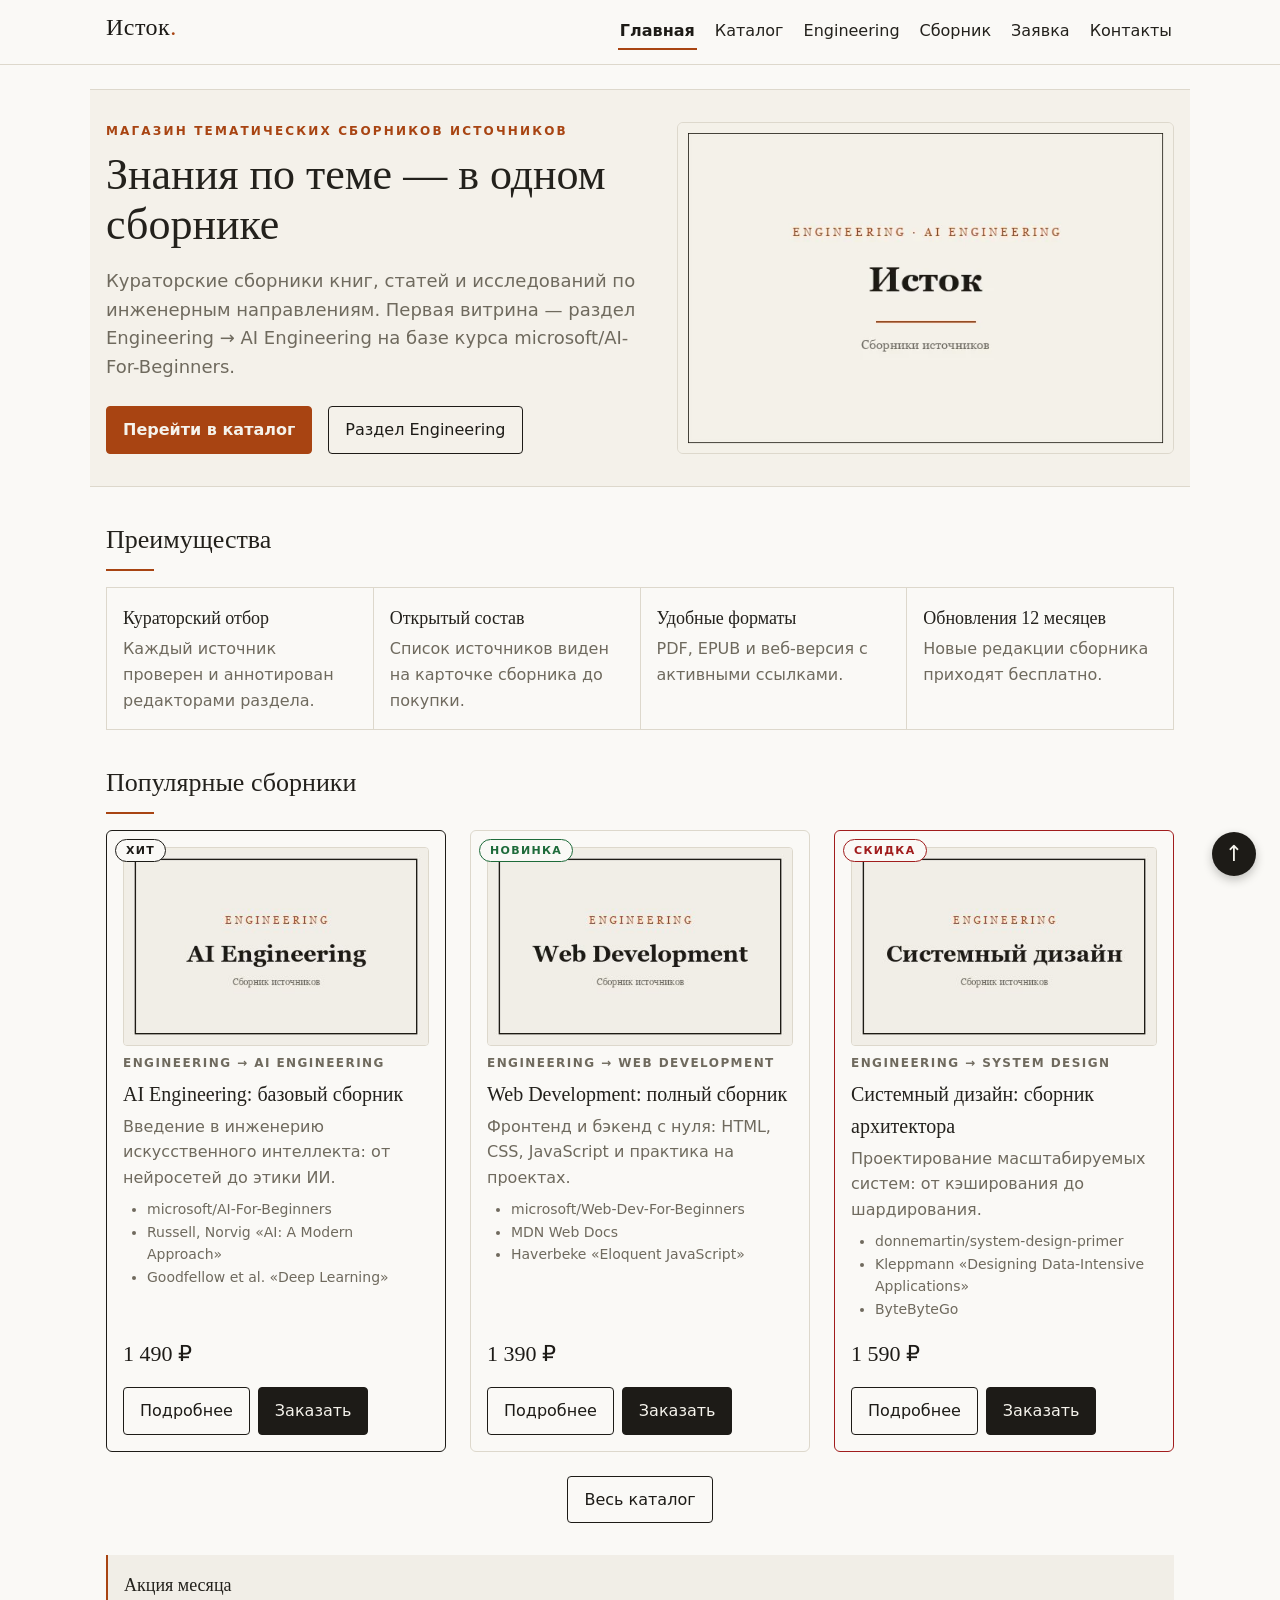
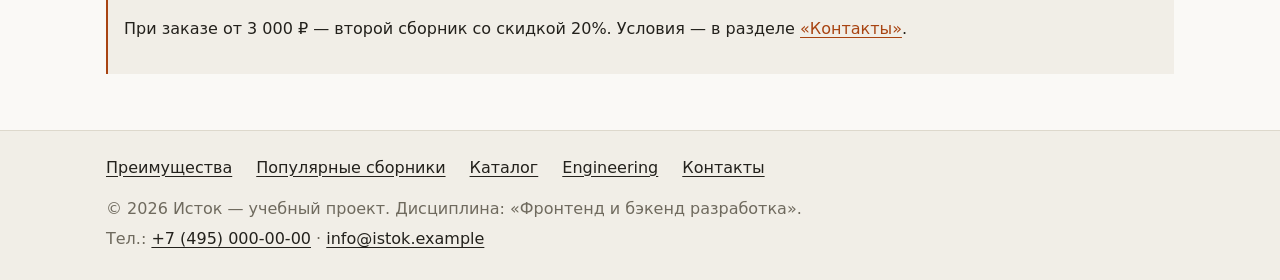
==== index.html @ 2f8ee8eb "Merge pull request #1 from Sysoev973/feature/adaptive-resolves Stage 1" ====
<!DOCTYPE html>
<html lang="ru">
<head>
  <meta charset="UTF-8">
  <meta name="viewport" content="width=device-width, initial-scale=1.0">
  <title>Исток — магазин тематических сборников источников</title>
  <meta name="description" content="Исток: кураторские сборники книг, статей и исследований по инженерным темам. Первый раздел — Engineering → AI Engineering.">
  <meta property="og:type" content="website">
  <meta property="og:title" content="Исток — магазин тематических сборников источников">
  <meta property="og:description" content="Исток: кураторские сборники книг, статей и исследований по инженерным темам.">
  <link rel="stylesheet" href="css/style.css">
  <link rel="stylesheet" href="css/responsive.css">
  <script src="js/main.js" defer></script>
</head>
<body>
  <a class="skip-link" href="#main">Перейти к содержимому</a>
  <header class="site-header">
    <div class="site-header__inner">
      <a class="site-header__logo" href="index.html">Исток</a>
      <nav class="site-nav" aria-label="Основная навигация">
        <ul class="site-nav__list">
          <li class="site-nav__item"><a class="site-nav__link site-nav__link--active" href="index.html" aria-current="page">Главная</a></li>
          <li class="site-nav__item"><a class="site-nav__link" href="catalog.html">Каталог</a></li>
          <li class="site-nav__item"><a class="site-nav__link" href="category.html">Engineering</a></li>
          <li class="site-nav__item"><a class="site-nav__link" href="product.html">Сборник</a></li>
          <li class="site-nav__item"><a class="site-nav__link" href="order.html">Заявка</a></li>
          <li class="site-nav__item"><a class="site-nav__link" href="contacts.html">Контакты</a></li>
        </ul>
      </nav>
    </div>
  </header>

  <main class="page" id="main">
    <section class="hero">
      <div class="hero__content">
        <p class="kicker">Магазин тематических сборников источников</p>
        <h1 class="hero__title">Знания по теме — в одном сборнике</h1>
        <p class="hero__text">Кураторские сборники книг, статей и исследований по инженерным направлениям. Первая витрина — раздел Engineering → AI Engineering на базе курса microsoft/AI-For-Beginners.</p>
        <div class="hero__actions">
          <a class="button button--accent" href="catalog.html">Перейти в каталог</a>
          <a class="button button--light" href="category.html">Раздел Engineering</a>
        </div>
      </div>
      <div class="hero__media">
        <picture class="hero__picture">
          <source type="image/webp" srcset="images/hero-600.webp 600w, images/hero-800.webp 800w, images/hero-1200.webp 1200w" sizes="(min-width: 900px) 45vw, 100vw">
          <img class="hero__image" src="images/hero-800.jpg" srcset="images/hero-600.jpg 600w, images/hero-800.jpg 800w, images/hero-1200.jpg 1200w" sizes="(min-width: 900px) 45vw, 100vw" width="1200" height="800" alt="Обложка магазина Исток: кураторские сборники источников по инженерным темам" fetchpriority="high">
        </picture>
      </div>
    </section>

    <section class="section" id="advantages">
      <h2 class="section__title">Преимущества</h2>
      <ul class="advantages">
        <li class="advantages__item"><h3 class="advantages__title">Кураторский отбор</h3><p class="advantages__text">Каждый источник проверен и аннотирован редакторами раздела.</p></li>
        <li class="advantages__item"><h3 class="advantages__title">Открытый состав</h3><p class="advantages__text">Список источников виден на карточке сборника до покупки.</p></li>
        <li class="advantages__item"><h3 class="advantages__title">Удобные форматы</h3><p class="advantages__text">PDF, EPUB и веб-версия с активными ссылками.</p></li>
        <li class="advantages__item"><h3 class="advantages__title">Обновления 12 месяцев</h3><p class="advantages__text">Новые редакции сборника приходят бесплатно.</p></li>
      </ul>
    </section>

    <section class="section" id="popular">
      <h2 class="section__title">Популярные сборники</h2>
      <div class="products-grid">
        <article class="product-card product-card--featured">
          <span class="badge badge--hit product-card__badge">Хит</span>
          <img class="product-card__image" src="images/ai-engineering-400.jpg" srcset="images/ai-engineering-400.jpg 400w, images/ai-engineering-800.jpg 800w" sizes="(min-width: 1024px) 30vw, (min-width: 640px) 45vw, 100vw" alt="Обложка сборника «AI Engineering: базовый сборник»" width="400" height="260" loading="lazy">
          <p class="product-card__category"><a class="product-card__category-link" href="category.html">Engineering → AI Engineering</a></p>
          <h3 class="product-card__title">AI Engineering: базовый сборник</h3>
          <p class="product-card__description">Введение в инженерию искусственного интеллекта: от нейросетей до этики ИИ.</p>
          <ul class="product-card__sources">
            <li>microsoft/AI-For-Beginners</li>
            <li>Russell, Norvig «AI: A Modern Approach»</li>
            <li>Goodfellow et al. «Deep Learning»</li>
          </ul>
          <p class="product-card__price">1 490 ₽</p>
          <div class="product-card__actions">
            <a class="button button--secondary" href="product.html">Подробнее</a>
            <button class="button button--primary product-card__button" type="button" data-product="AI Engineering: базовый сборник">Заказать</button>
          </div>
        </article>
        <article class="product-card">
          <span class="badge badge--new product-card__badge">Новинка</span>
          <img class="product-card__image" src="images/web-development-400.jpg" srcset="images/web-development-400.jpg 400w, images/web-development-800.jpg 800w" sizes="(min-width: 1024px) 30vw, (min-width: 640px) 45vw, 100vw" alt="Обложка сборника «Web Development: полный сборник»" width="400" height="260" loading="lazy">
          <p class="product-card__category">Engineering → Web Development</p>
          <h3 class="product-card__title">Web Development: полный сборник</h3>
          <p class="product-card__description">Фронтенд и бэкенд с нуля: HTML, CSS, JavaScript и практика на проектах.</p>
          <ul class="product-card__sources">
            <li>microsoft/Web-Dev-For-Beginners</li>
            <li>MDN Web Docs</li>
            <li>Haverbeke «Eloquent JavaScript»</li>
          </ul>
          <p class="product-card__price">1 390 ₽</p>
          <div class="product-card__actions">
            <a class="button button--secondary" href="product.html">Подробнее</a>
            <button class="button button--primary product-card__button" type="button" data-product="Web Development: полный сборник">Заказать</button>
          </div>
        </article>
        <article class="product-card product-card--discount">
          <span class="badge badge--sale product-card__badge">Скидка</span>
          <img class="product-card__image" src="images/system-design-400.jpg" srcset="images/system-design-400.jpg 400w, images/system-design-800.jpg 800w" sizes="(min-width: 1024px) 30vw, (min-width: 640px) 45vw, 100vw" alt="Обложка сборника «Системный дизайн: сборник архитектора»" width="400" height="260" loading="lazy">
          <p class="product-card__category">Engineering → System Design</p>
          <h3 class="product-card__title">Системный дизайн: сборник архитектора</h3>
          <p class="product-card__description">Проектирование масштабируемых систем: от кэширования до шардирования.</p>
          <ul class="product-card__sources">
            <li>donnemartin/system-design-primer</li>
            <li>Kleppmann «Designing Data-Intensive Applications»</li>
            <li>ByteByteGo</li>
          </ul>
          <p class="product-card__price">1 590 ₽</p>
          <div class="product-card__actions">
            <a class="button button--secondary" href="product.html">Подробнее</a>
            <button class="button button--primary product-card__button" type="button" data-product="Системный дизайн: сборник архитектора">Заказать</button>
          </div>
        </article>
      </div>
      <p class="section__more"><a class="button button--secondary" href="catalog.html">Весь каталог</a></p>
    </section>

    <aside class="note">
      <h2 class="note__title">Акция месяца</h2>
      <p>При заказе от 3 000 ₽ — второй сборник со скидкой 20%. Условия — в разделе <a href="contacts.html">«Контакты»</a>.</p>
    </aside>
  </main>

  <footer class="site-footer" id="contacts">
    <div class="site-footer__inner">
      <nav class="site-footer__nav" aria-label="Навигация в подвале">
        <ul class="site-footer__list">
          <li class="site-footer__item"><a class="site-footer__link" href="index.html#advantages">Преимущества</a></li>
          <li class="site-footer__item"><a class="site-footer__link" href="index.html#popular">Популярные сборники</a></li>
          <li class="site-footer__item"><a class="site-footer__link" href="catalog.html">Каталог</a></li>
          <li class="site-footer__item"><a class="site-footer__link" href="category.html">Engineering</a></li>
          <li class="site-footer__item"><a class="site-footer__link" href="contacts.html">Контакты</a></li>
        </ul>
      </nav>
      <p class="site-footer__text">&copy; 2026 Исток — учебный проект. Дисциплина: «Фронтенд и бэкенд разработка».</p>
      <p class="site-footer__text">Тел.: <a class="site-footer__link" href="tel:+74950000000">+7 (495) 000-00-00</a> · <a class="site-footer__link" href="mailto:info@istok.example">info@istok.example</a></p>
    </div>
  </footer>
  <a class="to-top" href="#main" aria-label="Наверх">↑</a>

  <dialog class="order-dialog" id="order-dialog" aria-labelledby="order-dialog-title">
    <h2 class="order-dialog__title" id="order-dialog-title">Быстрая заявка</h2>
    <form class="order-form" id="order-form" action="#" method="post" novalidate>
      <input id="selected-product" name="selected-product" type="hidden">
      <p class="order-form__selected" id="selected-product-label" hidden></p>
      <div class="order-form__field">
        <label class="order-form__label" for="order-name">Имя</label>
        <input class="order-form__input" id="order-name" name="name" type="text" placeholder="Введите ваше имя" minlength="2" autocomplete="given-name" required>
      </div>
      <div class="order-form__field">
        <label class="order-form__label" for="order-email">E-mail</label>
        <input class="order-form__input" id="order-email" name="email" type="email" placeholder="example@mail.ru" autocomplete="email" required>
      </div>
      <div class="order-form__field">
        <label class="order-form__label" for="order-phone">Телефон</label>
        <input class="order-form__input" id="order-phone" name="phone" type="tel" inputmode="tel" placeholder="+7 (900) 000-00-00" pattern="^\+7 \(\d{3}\) \d{3}-\d{2}-\d{2}$" required>
        <small class="order-form__hint">Формат: +7 (900) 000-00-00</small>
      </div>
      <div class="order-form__field">
        <label class="order-form__label" for="order-topic">Тема заявки</label>
        <select class="order-form__select" id="order-topic" name="topic" required>
          <option value="">Выберите тему</option>
          <option value="product">Заказ сборника</option>
          <option value="consultation">Консультация</option>
          <option value="delivery">Получение и доставка</option>
        </select>
      </div>
      <div class="order-form__field">
        <label class="order-form__label" for="order-comment">Комментарий</label>
        <textarea class="order-form__textarea" id="order-comment" name="comment" rows="3" placeholder="Дополнительная информация"></textarea>
      </div>
      <div class="order-form__field order-form__field--checkbox">
        <label class="order-form__label order-form__label--inline"><input id="order-agreement" name="agreement" type="checkbox" required> Я согласен на обработку данных</label>
      </div>
      <div class="order-form__actions">
        <button class="button button--secondary" type="button" id="close-order-dialog">Закрыть</button>
        <button class="button button--primary" type="submit">Отправить заявку</button>
      </div>
    </form>
  </dialog>
  <p class="success-message" id="success-message" role="status" hidden>Заявка успешно отправлена!</p>
</body>
</html>
---- css/style.css ----
/* ===== Переменные ===== */
/* Визуальное направление: минимализм в духе triforceproject.com —
   «бумажный» фон, волосяные линии, акцентная serif-типографика,
   сдержанная палитра «чернила + ржавчина». */
:root {
  --color-primary: #1d1b17;
  --color-primary-dark: #000000;
  --color-text: #23211c;
  --color-bg: #faf9f6;
  --color-bg-alt: #f1eee7;
  --color-bg-hero: #f4f1ea;
  --color-border: #ddd8cc;
  --color-danger: #a11d1d;
  --color-success: #1e6b3a;
  --color-muted: #6f6a5e;
  --color-disabled: #c9c4b8;
  --color-hit: #1d1b17;
  --color-new: #1e6b3a;
  --color-sale: #a11d1d;
  --color-accent: #a84412;
  --color-accent-hover: #c24e14;
  --color-accent-dark: #8f3a0e;
  --color-surface-dark: #1d1b17;
  --color-on-dark: #f5f3ec;
  --color-on-dark-muted: #b3ada0;

  --space-xs: 4px;
  --space-sm: 8px;
  --space-md: 16px;
  --space-lg: 24px;
  --space-xl: 32px;

  --radius-sm: 4px;
  --radius-md: 6px;
  --radius-lg: 8px;
  --font-main: "Segoe UI", system-ui, -apple-system, Roboto, "Helvetica Neue", Arial, sans-serif;
  --font-heading: Georgia, "Times New Roman", "Times", serif;
  --container-width: 1100px;
  --header-height: 64px;
}

/* ===== База ===== */
* { box-sizing: border-box; }
html { scroll-behavior: smooth; scroll-padding-top: calc(var(--header-height) + var(--space-md)); }
body { margin: 0; font-family: var(--font-main); line-height: 1.6; color: var(--color-text); background: var(--color-bg); }
img { max-width: 100%; height: auto; display: block; }
a { color: var(--color-accent); text-underline-offset: 3px; }
a:focus-visible, input:focus-visible, select:focus-visible, textarea:focus-visible, summary:focus-visible {
  outline: 2px solid var(--color-accent); outline-offset: 3px;
}

/* Подсветка цели якорной ссылки */
.section:target, .site-footer:target { outline: 2px dashed var(--color-accent); outline-offset: 4px; }

.skip-link { position: absolute; left: var(--space-md); top: -100px; z-index: 300; padding: var(--space-sm) var(--space-md); background: var(--color-primary); color: var(--color-on-dark); text-decoration: none; border-radius: var(--radius-sm); }
.skip-link:focus { top: var(--space-sm); }

.page, .site-header__inner, .site-footer__inner { max-width: var(--container-width); margin: 0 auto; padding: var(--space-lg) var(--space-md); }
.page__title { margin: 0 0 var(--space-lg); font-size: 34px; font-weight: normal; }
.page__lead { margin: calc(var(--space-sm) * -1) 0 var(--space-lg); font-size: 18px; color: var(--color-muted); }
.hero__title, .page__title, .section__title, .product-page__title, .product-card__title, .note__title, .advantages__title, .catalog-filters__title, .order-dialog__title { font-family: var(--font-heading); letter-spacing: 0; }

/* Надзаголовок-подпись в духе референса: капс, разрядка */
.kicker { margin: 0 0 var(--space-sm); font-size: 12px; font-weight: bold; letter-spacing: .18em; text-transform: uppercase; color: var(--color-accent); }

/* ===== Шапка (sticky + z-index) ===== */
.site-header { position: sticky; top: 0; z-index: 100; background: var(--color-bg); border-bottom: 1px solid var(--color-border); }
.site-header__inner { display: flex; align-items: center; justify-content: space-between; flex-wrap: wrap; gap: var(--space-md); padding-top: var(--space-sm); padding-bottom: var(--space-sm); min-height: var(--header-height); }
.site-header__logo { font-family: var(--font-heading); font-size: 24px; letter-spacing: .02em; text-decoration: none; color: var(--color-primary); }
.site-header__logo::after { content: "."; color: var(--color-accent); }
.site-nav__list { display: flex; flex-wrap: wrap; justify-content: flex-end; align-items: center; gap: var(--space-xs) var(--space-md); margin: 0; padding: 0; list-style: none; }
.site-nav__link { display: inline-block; padding: var(--space-xs) 2px; text-decoration: none; color: var(--color-text); border-bottom: 2px solid transparent; }
.site-nav__link:hover { color: var(--color-accent); }
.site-nav__link--active { color: var(--color-primary); font-weight: bold; border-bottom-color: var(--color-accent); }

/* ===== Подвал ===== */
.site-footer { background: var(--color-bg-alt); border-top: 1px solid var(--color-border); margin-top: var(--space-xl); }
.site-footer__text { margin: var(--space-xs) 0; color: var(--color-muted); }
.site-footer__list { display: flex; flex-wrap: wrap; gap: var(--space-xs) var(--space-lg); margin: 0 0 var(--space-md); padding: 0; list-style: none; }
.site-footer__link { color: var(--color-text); }
.site-footer__link:hover { color: var(--color-accent); }

/* ===== Кнопка (блок button) ===== */
.button { display: inline-block; padding: 10px var(--space-md); font: inherit; border: 1px solid var(--color-primary); border-radius: var(--radius-sm); text-decoration: none; cursor: pointer; transition: background-color .2s, color .2s, border-color .2s; }
.button:focus-visible { outline: 2px solid var(--color-accent); outline-offset: 3px; }
.button--primary { color: var(--color-on-dark); background: var(--color-primary); }
.button--primary:hover { background: var(--color-primary-dark); border-color: var(--color-primary-dark); }
.button--secondary { color: var(--color-primary); background: transparent; }
.button--secondary:hover { color: var(--color-on-dark); background: var(--color-primary); }
.button:disabled, .button--disabled { opacity: .55; cursor: not-allowed; }
.button--accent { color: var(--color-on-dark); background: var(--color-accent); border-color: var(--color-accent); font-weight: bold; }
.button--accent:hover { background: var(--color-accent-hover); border-color: var(--color-accent-hover); }
.button--light { color: var(--color-primary); background: transparent; border-color: var(--color-primary); }
.button--light:hover { color: var(--color-on-dark); background: var(--color-primary); }
.button--small { padding: 6px 12px; font-size: 14px; }

/* ===== Hero: типографический первый экран с волосяными линиями ===== */
.hero { position: relative; padding: var(--space-xl) 0; color: var(--color-text); background: var(--color-bg-hero); border-top: 1px solid var(--color-border); border-bottom: 1px solid var(--color-border); margin: 0 calc(var(--space-md) * -1) var(--space-xl); padding-left: var(--space-md); padding-right: var(--space-md); }
.hero__title { margin: 0 0 var(--space-md); font-size: 44px; font-weight: normal; line-height: 1.15; max-width: 760px; }
.hero__text { max-width: 560px; margin: 0 0 var(--space-lg); font-size: 18px; color: var(--color-muted); }
.hero__actions { display: flex; flex-wrap: wrap; gap: var(--space-md); }

/* ===== Секции ===== */
.section { margin-bottom: var(--space-xl); }
.section__title { margin: 0 0 var(--space-md); font-size: 26px; font-weight: normal; }
.section__title::after { content: ""; display: block; width: 48px; height: 2px; margin-top: var(--space-sm); background: var(--color-accent); }
.section__more { text-align: center; margin-top: var(--space-lg); }

.advantages { display: grid; grid-template-columns: repeat(auto-fit, minmax(210px, 1fr)); gap: 0; margin: 0; padding: 0; list-style: none; border-top: 1px solid var(--color-border); border-left: 1px solid var(--color-border); }
.advantages__item { padding: var(--space-md); background: var(--color-bg); border-right: 1px solid var(--color-border); border-bottom: 1px solid var(--color-border); }
.advantages__title { margin: 0 0 var(--space-xs); font-size: 18px; font-weight: normal; }
.advantages__text { margin: 0; color: var(--color-muted); }

.note { padding: var(--space-md); border-left: 2px solid var(--color-accent); background: var(--color-bg-alt); }
.note__title { margin: 0 0 var(--space-sm); font-size: 18px; font-weight: normal; }
.note__list { margin: 0; padding-left: var(--space-lg); }

/* ===== Сетка товаров и макет каталога (Grid) ===== */
.products-grid { display: grid; grid-template-columns: repeat(auto-fill, minmax(260px, 1fr)); gap: var(--space-lg); }
.catalog-layout { display: grid; grid-template-columns: 260px 1fr; grid-template-areas: "filters products"; gap: var(--space-lg); align-items: start; }
.catalog-filters { grid-area: filters; }
.catalog-products { grid-area: products; min-width: 0; }

/* ===== Карточка сборника (relative + absolute badge) ===== */
.product-card { position: relative; display: flex; flex-direction: column; padding: var(--space-md); background: var(--color-bg); border: 1px solid var(--color-border); border-radius: var(--radius-md); transition: transform .2s, box-shadow .2s; }
.product-card:hover { transform: translateY(-3px); box-shadow: 0 8px 20px rgba(29,27,23,.08); }
.product-card:focus-within { box-shadow: 0 0 0 3px rgba(168,68,18,.25); }
.product-card--featured { border-color: var(--color-primary); }
.product-card--discount { border-color: var(--color-sale); }
.product-card__image { width: 100%; border-radius: var(--radius-sm); margin-bottom: var(--space-sm); border: 1px solid var(--color-border); }
.product-card__category { margin: 0; font-size: 12px; font-weight: bold; letter-spacing: .12em; text-transform: uppercase; color: var(--color-muted); }
.product-card__category-link { color: inherit; text-decoration: none; }
.product-card__category-link:hover { color: var(--color-accent); }
.product-card__title { margin: var(--space-xs) 0; font-size: 20px; font-weight: normal; }
.product-card__description { margin: 0 0 var(--space-sm); color: var(--color-muted); }
.product-card__sources { margin: 0 0 var(--space-md); padding-left: var(--space-lg); flex: 1; font-size: 14px; color: var(--color-muted); }
.product-card__price { margin: 0 0 var(--space-md); font-family: var(--font-heading); font-size: 22px; color: var(--color-primary); }
.product-card__actions { display: flex; flex-wrap: wrap; gap: var(--space-sm); }
.product-card__badge { position: absolute; top: var(--space-sm); left: var(--space-sm); z-index: 1; }

/* ===== Бейдж (блок badge): сдержанные подписи-чипы ===== */
.badge { display: inline-block; margin: 0; padding: 2px 10px; font-size: 11px; font-weight: bold; letter-spacing: .12em; text-transform: uppercase; color: var(--color-primary); border: 1px solid var(--color-primary); border-radius: 999px; background: var(--color-bg); }
.badge--hit { color: var(--color-hit); border-color: var(--color-hit); }
.badge--new { color: var(--color-new); border-color: var(--color-new); }
.badge--sale { color: var(--color-sale); border-color: var(--color-sale); }

/* ===== Фильтры каталога (sticky) ===== */
.catalog-filters { position: sticky; top: calc(var(--header-height) + var(--space-md)); padding: var(--space-md); background: var(--color-bg-alt); border: 1px solid var(--color-border); border-radius: var(--radius-md); }
.catalog-filters__title { margin: 0 0 var(--space-md); font-size: 18px; font-weight: normal; }
.catalog-filters__form { display: grid; gap: var(--space-md); }
.catalog-filters__group { margin: 0; padding: 0; border: 0; }
.catalog-filters__legend { padding: 0; margin-bottom: var(--space-sm); font-weight: bold; }
.catalog-filters__list { margin: 0; padding: 0; list-style: none; }
.catalog-filters__label { display: block; padding: 2px 0; }
.catalog-filters__input { width: 100%; margin-bottom: var(--space-sm); padding: var(--space-sm) 12px; font: inherit; font-size: 14px; color: var(--color-text); background: var(--color-bg); border: 1px solid var(--color-border); border-radius: var(--radius-sm); }
.catalog-filters__input:hover { border-color: var(--color-muted); }

/* ===== Страница товара ===== */
.product-page { display: grid; grid-template-columns: 1fr 1fr; gap: var(--space-xl); margin-bottom: var(--space-xl); align-items: start; }
.product-page__image { width: 100%; border-radius: var(--radius-md); border: 1px solid var(--color-border); }
.product-page__title { margin: var(--space-sm) 0; font-size: 32px; font-weight: normal; }
.product-page__description { color: var(--color-muted); }
.product-page__price { margin: var(--space-md) 0; font-family: var(--font-heading); font-size: 30px; }
.product-page__actions { display: flex; flex-wrap: wrap; gap: var(--space-md); }
.sources-list { margin: 0; padding-left: var(--space-lg); }
.sources-list__item { margin-bottom: var(--space-sm); }
.sources-list__meta { color: var(--color-muted); font-size: 14px; }

/* ===== Таблица: минимализм, волосяные линии, капс в шапке ===== */
.table-wrap { overflow-x: auto; }
.spec-table { width: 100%; border-collapse: collapse; }
.spec-table__caption { padding: var(--space-sm) 0; text-align: left; font-weight: bold; color: var(--color-muted); }
.spec-table__head-cell, .spec-table__row-head, .spec-table__cell { padding: 10px var(--space-md); text-align: left; border: 0; border-bottom: 1px solid var(--color-border); }
.spec-table__head-cell { font-size: 12px; font-weight: bold; letter-spacing: .12em; text-transform: uppercase; color: var(--color-muted); border-bottom: 2px solid var(--color-primary); background: transparent; }
.spec-table__row-head { width: 35%; font-weight: bold; background: transparent; }
.spec-table__row:hover .spec-table__cell, .spec-table__row:hover .spec-table__row-head { background: var(--color-bg-hero); }
.spec-table__link { color: inherit; }
.spec-table--compare { min-width: 680px; }
.spec-table__row-head--compact { width: 22%; }
.spec-table__row-head--sticky { position: sticky; left: 0; z-index: 1; background: var(--color-bg); }
.spec-table__cell--best { font-weight: bold; }
.spec-table__tag { display: inline-block; margin-left: var(--space-xs); padding: 1px 8px; border-radius: 999px; font-size: 12px; font-weight: bold; color: var(--color-accent); border: 1px solid var(--color-accent); white-space: nowrap; }
.table-wrap:focus-visible { outline: 2px solid var(--color-accent); outline-offset: 3px; }

/* ===== Рейтинг (блок rating) ===== */
.rating { --rating-value: 5; display: inline-block; font-size: 20px; line-height: 1; letter-spacing: 2px; color: transparent; background: linear-gradient(90deg, var(--color-accent) calc(var(--rating-value) / 5 * 100%), var(--color-border) 0); -webkit-background-clip: text; background-clip: text; }
.rating--5 { --rating-value: 5; }
.rating--4-7 { --rating-value: 4.7; }
.rating--4 { --rating-value: 4; }

/* ===== Отзывы (блоки reviews и review-card) ===== */
.reviews__summary { display: flex; flex-wrap: wrap; align-items: center; gap: var(--space-sm); margin: 0 0 var(--space-md); }
.reviews__list { display: grid; grid-template-columns: repeat(auto-fit, minmax(260px, 1fr)); gap: var(--space-lg); }
.reviews__note { margin: var(--space-md) 0 0; font-size: 13px; color: var(--color-muted); }
.review-card { display: flex; flex-direction: column; gap: var(--space-sm); padding: var(--space-md); background: var(--color-bg); border: 1px solid var(--color-border); border-radius: var(--radius-md); }
.review-card--top { border-color: var(--color-primary); box-shadow: 0 0 0 1px var(--color-primary); }
.review-card__header { display: flex; flex-wrap: wrap; align-items: center; justify-content: space-between; gap: var(--space-sm); }
.review-card__author { margin: 0; font-weight: bold; }
.review-card__label { align-self: flex-start; margin: 0; padding: 2px 10px; border-radius: 999px; font-size: 11px; font-weight: bold; letter-spacing: .12em; text-transform: uppercase; color: var(--color-accent); border: 1px solid var(--color-accent); }
.review-card__text { flex: 1; margin: 0; }
.review-card__footer { display: flex; flex-wrap: wrap; justify-content: space-between; gap: var(--space-xs) var(--space-sm); font-size: 13px; color: var(--color-muted); }
.review-card__verified { color: var(--color-success); font-weight: bold; }

/* ===== FAQ ===== */
.faq { margin-bottom: var(--space-sm); padding: var(--space-sm) var(--space-md); border: 1px solid var(--color-border); border-radius: var(--radius-sm); }
.faq__question { cursor: pointer; font-weight: bold; }
.faq__answer { margin: var(--space-sm) 0 0; color: var(--color-muted); }

/* ===== Хлебные крошки (блок breadcrumbs) ===== */
.breadcrumbs { margin-bottom: var(--space-md); font-size: 14px; color: var(--color-muted); }
.breadcrumbs__list { display: flex; flex-wrap: wrap; gap: var(--space-sm); margin: 0; padding: 0; list-style: none; }
.breadcrumbs__item + .breadcrumbs__item::before { content: "/"; margin-right: var(--space-sm); color: var(--color-muted); }
.breadcrumbs__link { color: var(--color-accent); }
.breadcrumbs__current { color: var(--color-muted); }

/* ===== Две колонки ===== */
.two-col { display: grid; grid-template-columns: 2fr 1fr; gap: var(--space-xl); align-items: start; }
.contact-list { font-style: normal; }
.contact-list__item { margin: 0 0 var(--space-sm); }

/* ===== Форма ===== */
.order-form { display: flex; flex-direction: column; gap: var(--space-md); }
.order-form__grid { display: grid; grid-template-columns: repeat(auto-fit, minmax(220px, 1fr)); gap: var(--space-md); }
.order-form__field { display: flex; flex-direction: column; gap: 6px; }
.order-form__label { font-size: 14px; font-weight: bold; }
.order-form__label--inline { display: flex; align-items: center; gap: var(--space-sm); font-weight: normal; }
.order-form__input, .order-form__select, .order-form__textarea { width: 100%; padding: var(--space-sm) 12px; font: inherit; font-size: 14px; color: var(--color-text); background: var(--color-bg); border: 1px solid var(--color-border); border-radius: var(--radius-sm); transition: border-color .2s, box-shadow .2s; }
.order-form__input:hover, .order-form__select:hover, .order-form__textarea:hover { border-color: var(--color-muted); }
.order-form__input:focus-visible, .order-form__select:focus-visible, .order-form__textarea:focus-visible { outline: none; border-color: var(--color-accent); box-shadow: 0 0 0 3px rgba(168,68,18,.25); }
.order-form__input:disabled, .order-form__select:disabled, .order-form__textarea:disabled { background: var(--color-bg-alt); cursor: not-allowed; }
.order-form__input[aria-invalid="true"], .order-form__select[aria-invalid="true"], .order-form__textarea[aria-invalid="true"] { border-color: var(--color-danger); background: #fdf6f6; }
.order-form__hint { font-size: 12px; color: var(--color-muted); }
.order-form__selected { margin: 0; padding: var(--space-sm); background: var(--color-bg-hero); border: 1px solid var(--color-border); border-radius: var(--radius-sm); }
.order-form__actions { display: flex; flex-wrap: wrap; justify-content: flex-end; gap: var(--space-md); }
.order-form__actions--start { justify-content: flex-start; }

/* ===== Модальное окно (<dialog>) ===== */
.order-dialog { width: calc(100% - 32px); max-width: 500px; max-height: 90vh; padding: var(--space-lg); color: var(--color-text); background: var(--color-bg); border: 1px solid var(--color-border); border-radius: var(--radius-md); box-shadow: 0 10px 25px rgba(29,27,23,.2); }
.order-dialog::backdrop { background: rgba(29,27,23,.5); }
.order-dialog__title { margin-top: 0; font-weight: normal; }

.success-message { position: fixed; bottom: var(--space-lg); left: 50%; transform: translateX(-50%); z-index: 250; margin: 0; padding: 12px var(--space-lg); background: #eef6ef; color: var(--color-success); border: 1px solid var(--color-success); border-radius: var(--radius-sm); }
.success-message[hidden] { display: none; }

/* ===== Кнопка «Наверх» (fixed + z-index) ===== */
.to-top { position: fixed; right: var(--space-lg); bottom: var(--space-lg); z-index: 200; display: flex; align-items: center; justify-content: center; width: 44px; height: 44px; font-size: 22px; text-decoration: none; color: var(--color-on-dark); background: var(--color-primary); border-radius: 50%; box-shadow: 0 4px 10px rgba(29,27,23,.25); transition: background-color .2s; }
.to-top:hover { background: var(--color-accent); }
.to-top:focus-visible { outline: 3px solid var(--color-accent); outline-offset: 3px; }

/* ===== Адаптивность ===== */
/* Все адаптивные правила (Mobile First, @media min-width) вынесены в css/responsive.css,
   который подключается после этого файла на всех страницах. */
---- css/responsive.css ----
/* ===== Адаптивная вёрстка (КР №3, ПЗ №12) ===== */
/* Подход Mobile First: базовые правила — для мобильных экранов,
   расширение — через @media (min-width: ...).
   Файл подключается после css/style.css на всех страницах. */

/* Responsive images: базовое правило */
img, video { max-width: 100%; height: auto; }

/* --- Шапка и навигация: на мобильном меню в колонку --- */
.site-header__inner { flex-direction: column; align-items: stretch; gap: var(--space-xs); }
.site-header__logo { align-self: flex-start; }
.site-nav { width: 100%; }
.site-nav__list { flex-direction: column; align-items: stretch; gap: 0; border-top: 1px solid var(--color-border); }
.site-nav__link { display: block; min-height: 44px; padding: 10px 2px; border-bottom: 1px solid var(--color-border); }
.site-nav__link--active { border-bottom-color: var(--color-accent); }

/* --- Hero: одна колонка, заголовок через clamp() --- */
.hero { display: grid; grid-template-columns: 1fr; gap: var(--space-lg); align-items: center; }
.hero__title { font-size: clamp(28px, 6vw + 8px, 44px); }
.hero__picture { display: block; }
.hero__image { width: 100%; border: 1px solid var(--color-border); border-radius: var(--radius-md); }

/* --- Сетка карточек сборников: 1 колонка --- */
.products-grid { grid-template-columns: 1fr; }

/* --- Каталог: фильтры сверху, сетка товаров ниже --- */
.catalog-layout { grid-template-columns: 1fr; grid-template-areas: "filters" "products"; }
.catalog-filters { position: static; }

/* --- Страница товара и двухколоночные макеты: одна колонка --- */
.product-page, .two-col { grid-template-columns: 1fr; }

/* --- Формы: одна колонка, поля удобны для касания (min-height 44px) --- */
.order-form__grid { grid-template-columns: 1fr; }
.order-form__input, .order-form__select, .catalog-filters__input { min-height: 44px; }
.order-form__textarea { min-height: 88px; }
.button { min-height: 44px; padding-top: 10px; padding-bottom: 10px; }
.button--small { min-height: 0; }

/* --- Таблицы: горизонтальная прокрутка на узких экранах (.table-wrap) --- */
.table-wrap { -webkit-overflow-scrolling: touch; }

/* ===== Планшет (≥ 640px): карточки и формы в 2 колонки ===== */
@media (min-width: 640px) {
  .products-grid { grid-template-columns: repeat(2, 1fr); }
  .order-form__grid { grid-template-columns: repeat(2, 1fr); }
}

/* ===== Планшет (≥ 700px): навигация в строку ===== */
@media (min-width: 700px) {
  .site-header__inner { flex-direction: row; align-items: center; }
  .site-nav { width: auto; }
  .site-nav__list { flex-direction: row; flex-wrap: wrap; justify-content: flex-end; align-items: center; gap: var(--space-xs) var(--space-md); border-top: 0; }
  .site-nav__link { display: inline-block; min-height: 0; padding: var(--space-xs) 2px; border-bottom: 2px solid transparent; }
  .site-nav__link--active { border-bottom-color: var(--color-accent); }
}

/* ===== Десктоп (≥ 900px): hero в две колонки, каталог с боковым фильтром ===== */
@media (min-width: 900px) {
  .hero { grid-template-columns: 1.1fr 1fr; }
  .catalog-layout { grid-template-columns: 260px 1fr; grid-template-areas: "filters products"; }
  .catalog-filters { position: sticky; top: calc(var(--header-height) + var(--space-md)); }
  .product-page { grid-template-columns: 1fr 1fr; }
  .two-col { grid-template-columns: 2fr 1fr; }
}

/* ===== Десктоп (≥ 1024px): карточки в 3 колонки ===== */
@media (min-width: 1024px) {
  .products-grid { grid-template-columns: repeat(3, 1fr); }
}
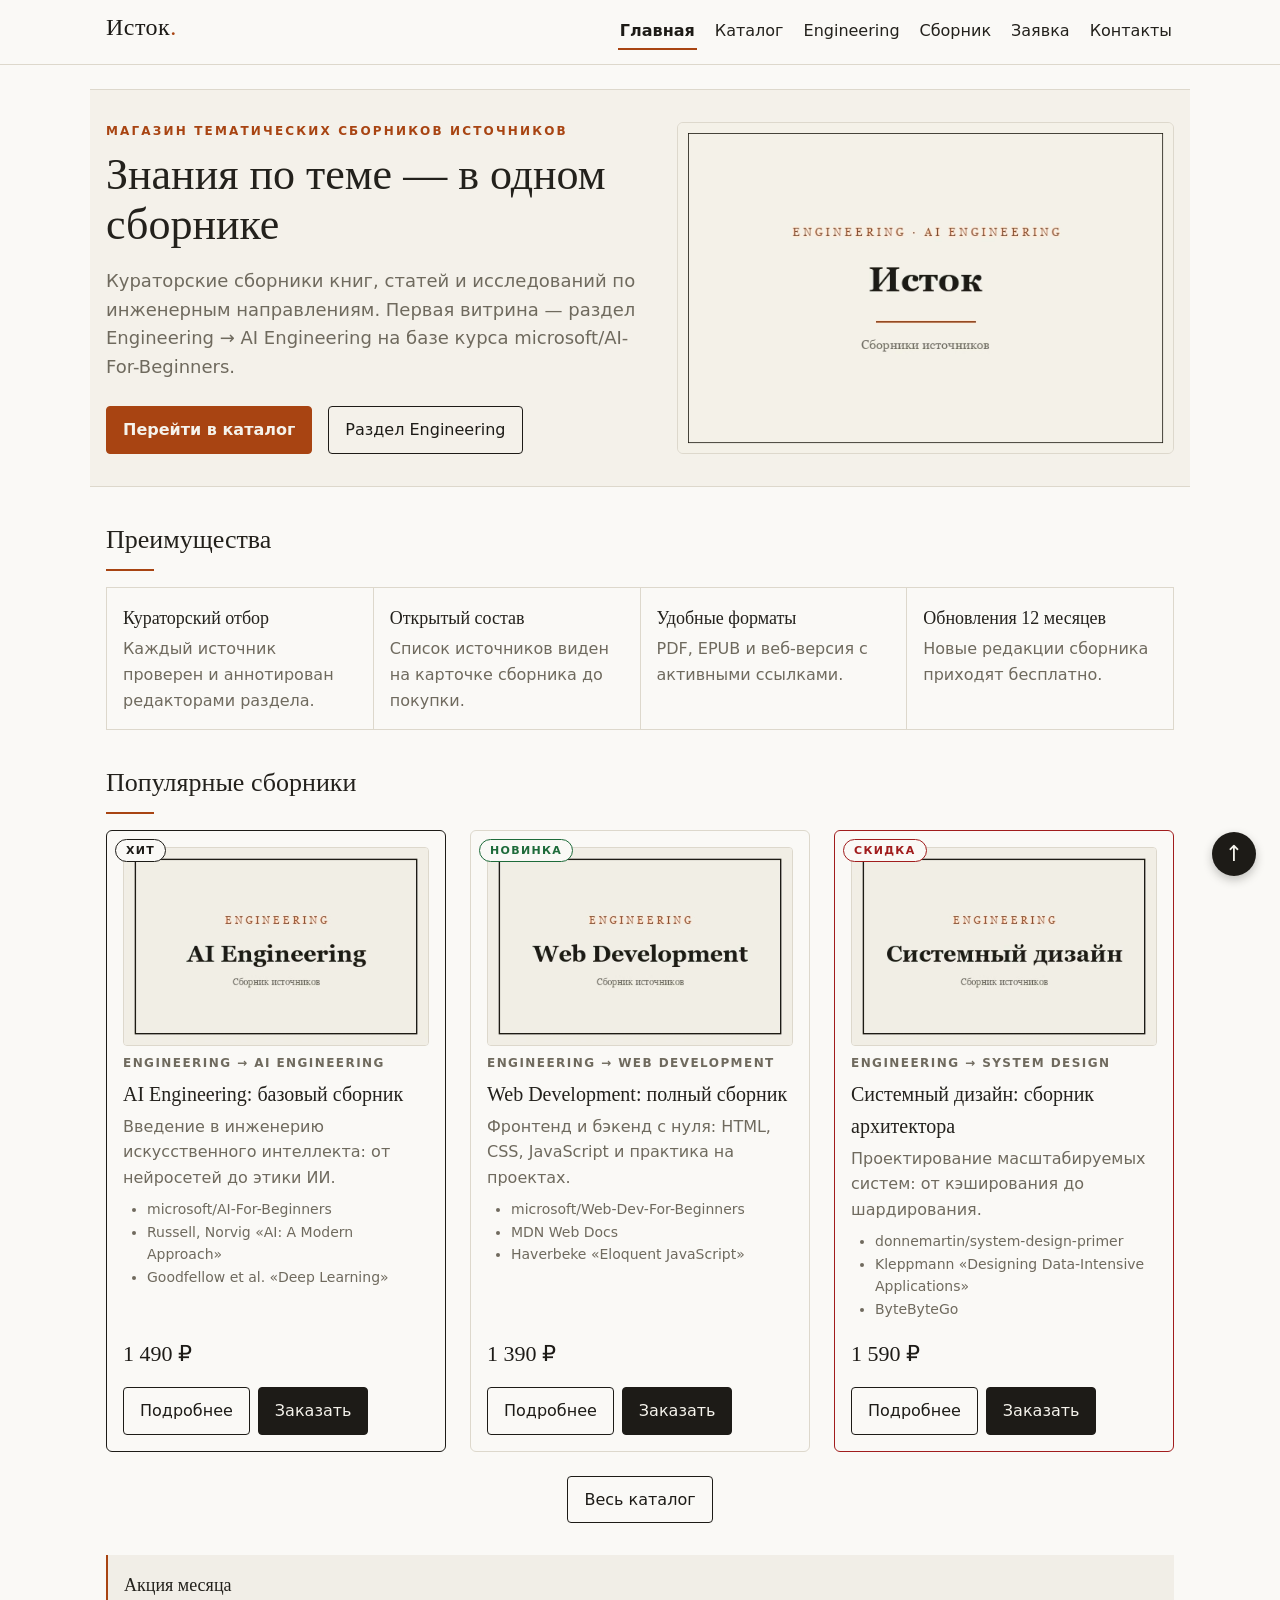
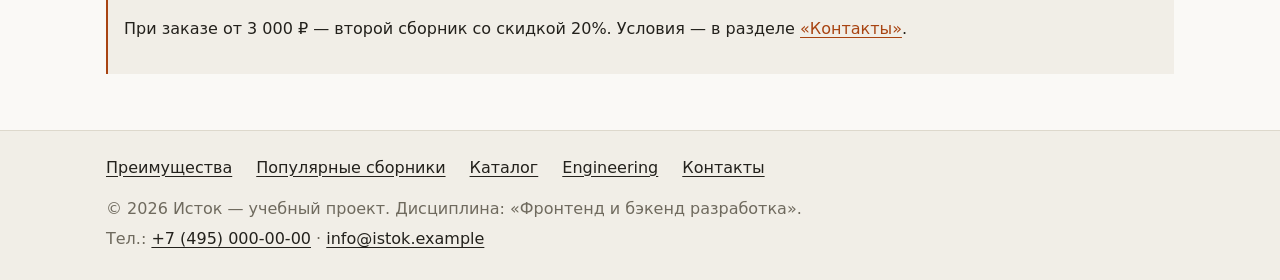
==== commit 89abb901: "Merge pull request #3 from Sysoev973/feature/aria Stage 3" ====
--- a/index.html
+++ b/index.html
@@ -17,8 +17,9 @@
   <header class="site-header">
     <div class="site-header__inner">
       <a class="site-header__logo" href="index.html">Исток</a>
+      <button class="nav-toggle" type="button" aria-expanded="false" aria-controls="site-nav" aria-label="Открыть меню"><span class="nav-toggle__bar"></span><span class="nav-toggle__bar"></span><span class="nav-toggle__bar"></span></button>
       <nav class="site-nav" aria-label="Основная навигация">
-        <ul class="site-nav__list">
+        <ul class="site-nav__list" id="site-nav">
           <li class="site-nav__item"><a class="site-nav__link site-nav__link--active" href="index.html" aria-current="page">Главная</a></li>
           <li class="site-nav__item"><a class="site-nav__link" href="catalog.html">Каталог</a></li>
           <li class="site-nav__item"><a class="site-nav__link" href="category.html">Engineering</a></li>
@@ -43,6 +44,7 @@
       </div>
       <div class="hero__media">
         <picture class="hero__picture">
+          <source type="image/avif" srcset="images/hero-600.avif 600w, images/hero-800.avif 800w, images/hero-1200.avif 1200w" sizes="(min-width: 900px) 45vw, 100vw">
           <source type="image/webp" srcset="images/hero-600.webp 600w, images/hero-800.webp 800w, images/hero-1200.webp 1200w" sizes="(min-width: 900px) 45vw, 100vw">
           <img class="hero__image" src="images/hero-800.jpg" srcset="images/hero-600.jpg 600w, images/hero-800.jpg 800w, images/hero-1200.jpg 1200w" sizes="(min-width: 900px) 45vw, 100vw" width="1200" height="800" alt="Обложка магазина Исток: кураторские сборники источников по инженерным темам" fetchpriority="high">
         </picture>
@@ -64,7 +66,7 @@
       <div class="products-grid">
         <article class="product-card product-card--featured">
           <span class="badge badge--hit product-card__badge">Хит</span>
-          <img class="product-card__image" src="images/ai-engineering-400.jpg" srcset="images/ai-engineering-400.jpg 400w, images/ai-engineering-800.jpg 800w" sizes="(min-width: 1024px) 30vw, (min-width: 640px) 45vw, 100vw" alt="Обложка сборника «AI Engineering: базовый сборник»" width="400" height="260" loading="lazy">
+          <picture class="product-card__picture"><source type="image/avif" srcset="images/ai-engineering-400.avif 400w, images/ai-engineering-800.avif 800w" sizes="(min-width: 1024px) 30vw, (min-width: 640px) 45vw, 100vw"><source type="image/webp" srcset="images/ai-engineering-400.webp 400w, images/ai-engineering-800.webp 800w" sizes="(min-width: 1024px) 30vw, (min-width: 640px) 45vw, 100vw"><img class="product-card__image" src="images/ai-engineering-400.jpg" srcset="images/ai-engineering-400.jpg 400w, images/ai-engineering-800.jpg 800w" sizes="(min-width: 1024px) 30vw, (min-width: 640px) 45vw, 100vw" alt="Обложка сборника «AI Engineering: базовый сборник»" width="400" height="260" loading="lazy"></picture>
           <p class="product-card__category"><a class="product-card__category-link" href="category.html">Engineering → AI Engineering</a></p>
           <h3 class="product-card__title">AI Engineering: базовый сборник</h3>
           <p class="product-card__description">Введение в инженерию искусственного интеллекта: от нейросетей до этики ИИ.</p>
@@ -81,7 +83,7 @@
         </article>
         <article class="product-card">
           <span class="badge badge--new product-card__badge">Новинка</span>
-          <img class="product-card__image" src="images/web-development-400.jpg" srcset="images/web-development-400.jpg 400w, images/web-development-800.jpg 800w" sizes="(min-width: 1024px) 30vw, (min-width: 640px) 45vw, 100vw" alt="Обложка сборника «Web Development: полный сборник»" width="400" height="260" loading="lazy">
+          <picture class="product-card__picture"><source type="image/avif" srcset="images/web-development-400.avif 400w, images/web-development-800.avif 800w" sizes="(min-width: 1024px) 30vw, (min-width: 640px) 45vw, 100vw"><source type="image/webp" srcset="images/web-development-400.webp 400w, images/web-development-800.webp 800w" sizes="(min-width: 1024px) 30vw, (min-width: 640px) 45vw, 100vw"><img class="product-card__image" src="images/web-development-400.jpg" srcset="images/web-development-400.jpg 400w, images/web-development-800.jpg 800w" sizes="(min-width: 1024px) 30vw, (min-width: 640px) 45vw, 100vw" alt="Обложка сборника «Web Development: полный сборник»" width="400" height="260" loading="lazy"></picture>
           <p class="product-card__category">Engineering → Web Development</p>
           <h3 class="product-card__title">Web Development: полный сборник</h3>
           <p class="product-card__description">Фронтенд и бэкенд с нуля: HTML, CSS, JavaScript и практика на проектах.</p>
@@ -98,7 +100,7 @@
         </article>
         <article class="product-card product-card--discount">
           <span class="badge badge--sale product-card__badge">Скидка</span>
-          <img class="product-card__image" src="images/system-design-400.jpg" srcset="images/system-design-400.jpg 400w, images/system-design-800.jpg 800w" sizes="(min-width: 1024px) 30vw, (min-width: 640px) 45vw, 100vw" alt="Обложка сборника «Системный дизайн: сборник архитектора»" width="400" height="260" loading="lazy">
+          <picture class="product-card__picture"><source type="image/avif" srcset="images/system-design-400.avif 400w, images/system-design-800.avif 800w" sizes="(min-width: 1024px) 30vw, (min-width: 640px) 45vw, 100vw"><source type="image/webp" srcset="images/system-design-400.webp 400w, images/system-design-800.webp 800w" sizes="(min-width: 1024px) 30vw, (min-width: 640px) 45vw, 100vw"><img class="product-card__image" src="images/system-design-400.jpg" srcset="images/system-design-400.jpg 400w, images/system-design-800.jpg 800w" sizes="(min-width: 1024px) 30vw, (min-width: 640px) 45vw, 100vw" alt="Обложка сборника «Системный дизайн: сборник архитектора»" width="400" height="260" loading="lazy"></picture>
           <p class="product-card__category">Engineering → System Design</p>
           <h3 class="product-card__title">Системный дизайн: сборник архитектора</h3>
           <p class="product-card__description">Проектирование масштабируемых систем: от кэширования до шардирования.</p>
@@ -147,35 +149,40 @@
       <p class="order-form__selected" id="selected-product-label" hidden></p>
       <div class="order-form__field">
         <label class="order-form__label" for="order-name">Имя</label>
-        <input class="order-form__input" id="order-name" name="name" type="text" placeholder="Введите ваше имя" minlength="2" autocomplete="given-name" required>
+        <input class="order-form__input" id="order-name" name="name" type="text" placeholder="Введите ваше имя" minlength="2" autocomplete="given-name" required aria-describedby="order-name-error">
+        <small class="order-form__error" id="order-name-error" role="alert" hidden>Введите имя (не короче 2 символов).</small>
       </div>
       <div class="order-form__field">
         <label class="order-form__label" for="order-email">E-mail</label>
-        <input class="order-form__input" id="order-email" name="email" type="email" placeholder="example@mail.ru" autocomplete="email" required>
+        <input class="order-form__input" id="order-email" name="email" type="email" placeholder="example@mail.ru" autocomplete="email" required aria-describedby="order-email-error">
+        <small class="order-form__error" id="order-email-error" role="alert" hidden>Введите корректный e-mail.</small>
       </div>
       <div class="order-form__field">
         <label class="order-form__label" for="order-phone">Телефон</label>
-        <input class="order-form__input" id="order-phone" name="phone" type="tel" inputmode="tel" placeholder="+7 (900) 000-00-00" pattern="^\+7 \(\d{3}\) \d{3}-\d{2}-\d{2}$" required>
-        <small class="order-form__hint">Формат: +7 (900) 000-00-00</small>
+        <input class="order-form__input" id="order-phone" name="phone" type="tel" inputmode="tel" placeholder="+7 (900) 000-00-00" pattern="^\+7 \(\d{3}\) \d{3}-\d{2}-\d{2}$" required aria-describedby="order-phone-hint order-phone-error">
+        <small class="order-form__hint" id="order-phone-hint">Формат: +7 (900) 000-00-00</small>
+        <small class="order-form__error" id="order-phone-error" role="alert" hidden>Введите телефон в формате +7 (900) 000-00-00.</small>
       </div>
       <div class="order-form__field">
         <label class="order-form__label" for="order-topic">Тема заявки</label>
-        <select class="order-form__select" id="order-topic" name="topic" required>
+        <select class="order-form__select" id="order-topic" name="topic" required aria-describedby="order-topic-error">
           <option value="">Выберите тему</option>
           <option value="product">Заказ сборника</option>
           <option value="consultation">Консультация</option>
           <option value="delivery">Получение и доставка</option>
         </select>
+        <small class="order-form__error" id="order-topic-error" role="alert" hidden>Выберите тему заявки.</small>
       </div>
       <div class="order-form__field">
         <label class="order-form__label" for="order-comment">Комментарий</label>
         <textarea class="order-form__textarea" id="order-comment" name="comment" rows="3" placeholder="Дополнительная информация"></textarea>
       </div>
       <div class="order-form__field order-form__field--checkbox">
-        <label class="order-form__label order-form__label--inline"><input id="order-agreement" name="agreement" type="checkbox" required> Я согласен на обработку данных</label>
+        <label class="order-form__label order-form__label--inline"><input id="order-agreement" name="agreement" type="checkbox" required aria-describedby="order-agreement-error"> Я согласен на обработку данных</label>
+        <small class="order-form__error" id="order-agreement-error" role="alert" hidden>Подтвердите согласие на обработку данных.</small>
       </div>
       <div class="order-form__actions">
-        <button class="button button--secondary" type="button" id="close-order-dialog">Закрыть</button>
+        <button class="button button--secondary" type="button" id="close-order-dialog" aria-label="Закрыть окно заявки">Закрыть</button>
         <button class="button button--primary" type="submit">Отправить заявку</button>
       </div>
     </form>
--- a/css/style.css
+++ b/css/style.css
@@ -230,6 +230,7 @@
 .order-form__input:disabled, .order-form__select:disabled, .order-form__textarea:disabled { background: var(--color-bg-alt); cursor: not-allowed; }
 .order-form__input[aria-invalid="true"], .order-form__select[aria-invalid="true"], .order-form__textarea[aria-invalid="true"] { border-color: var(--color-danger); background: #fdf6f6; }
 .order-form__hint { font-size: 12px; color: var(--color-muted); }
+.order-form__error { font-size: 12px; color: var(--color-danger); }
 .order-form__selected { margin: 0; padding: var(--space-sm); background: var(--color-bg-hero); border: 1px solid var(--color-border); border-radius: var(--radius-sm); }
 .order-form__actions { display: flex; flex-wrap: wrap; justify-content: flex-end; gap: var(--space-md); }
 .order-form__actions--start { justify-content: flex-start; }
--- a/css/responsive.css
+++ b/css/responsive.css
@@ -46,9 +46,35 @@
   .order-form__grid { grid-template-columns: repeat(2, 1fr); }
 }
 
+/* --- Таблицы product.html: карточное представление на мобильном --- */
+@media (max-width: 639px) {
+  .spec-table--cards, .spec-table--cards tbody, .spec-table--cards .spec-table__row,
+  .spec-table--cards .spec-table__row-head, .spec-table--cards .spec-table__cell { display: block; }
+  .spec-table--cards thead { position: absolute; width: 1px; height: 1px; overflow: hidden; clip: rect(0 0 0 0); white-space: nowrap; }
+  .spec-table--cards .spec-table__row { margin-bottom: var(--space-md); padding: var(--space-sm) var(--space-md); border: 1px solid var(--color-border); border-radius: var(--radius-md); background: var(--color-bg); }
+  .spec-table--cards .spec-table__row:hover .spec-table__cell, .spec-table--cards .spec-table__row:hover .spec-table__row-head { background: transparent; }
+  .spec-table--cards .spec-table__row-head, .spec-table--cards .spec-table__cell { width: auto; padding: 4px 0; border-bottom: 0; }
+  .spec-table--cards .spec-table__row-head { font-family: var(--font-heading); font-size: 17px; }
+  .spec-table--cards .spec-table__cell::before { content: attr(data-label); display: block; font-size: 12px; font-weight: bold; letter-spacing: .12em; text-transform: uppercase; color: var(--color-muted); }
+  .spec-table--cards .spec-table__cell[data-label=""]::before, .spec-table--cards .spec-table__cell:not([data-label])::before { content: none; }
+}
+
+/* --- Бургер-меню: без JS меню остаётся открытым --- */
+.nav-toggle { display: none; }
+.site-header__inner { position: relative; }
+.site-header--js .nav-toggle { position: absolute; top: 10px; right: var(--space-md); display: flex; flex-direction: column; justify-content: center; gap: 5px; width: 44px; height: 44px; padding: 10px; background: transparent; border: 1px solid var(--color-primary); border-radius: var(--radius-sm); cursor: pointer; }
+.nav-toggle__bar { display: block; width: 100%; height: 2px; background: var(--color-primary); }
+.nav-toggle:hover { border-color: var(--color-accent); }
+.nav-toggle:hover .nav-toggle__bar { background: var(--color-accent); }
+.nav-toggle:focus-visible { outline: 2px solid var(--color-accent); outline-offset: 3px; }
+.site-header--js .site-nav { display: none; }
+.site-header--js .site-nav--open { display: block; }
+
 /* ===== Планшет (≥ 700px): навигация в строку ===== */
 @media (min-width: 700px) {
   .site-header__inner { flex-direction: row; align-items: center; }
+  .site-header--js .nav-toggle { display: none; }
+  .site-header--js .site-nav { display: block; }
   .site-nav { width: auto; }
   .site-nav__list { flex-direction: row; flex-wrap: wrap; justify-content: flex-end; align-items: center; gap: var(--space-xs) var(--space-md); border-top: 0; }
   .site-nav__link { display: inline-block; min-height: 0; padding: var(--space-xs) 2px; border-bottom: 2px solid transparent; }
